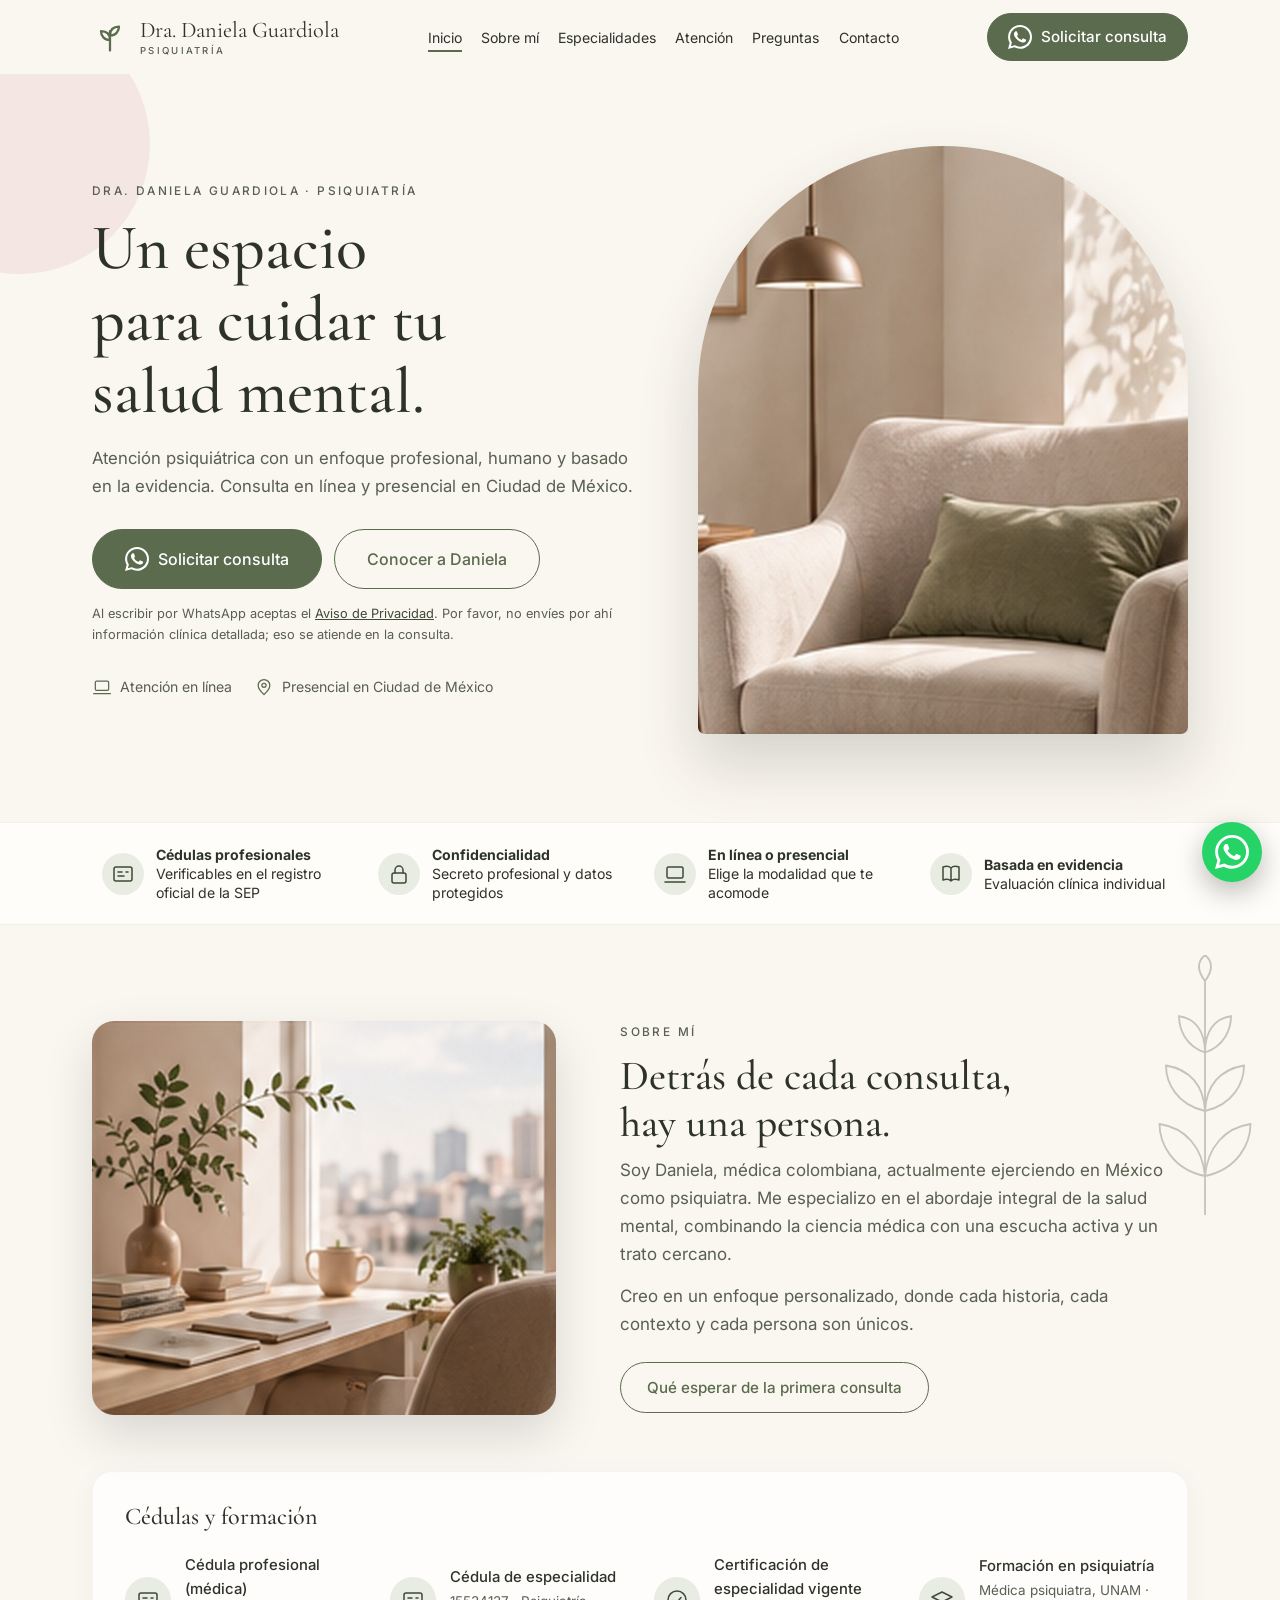
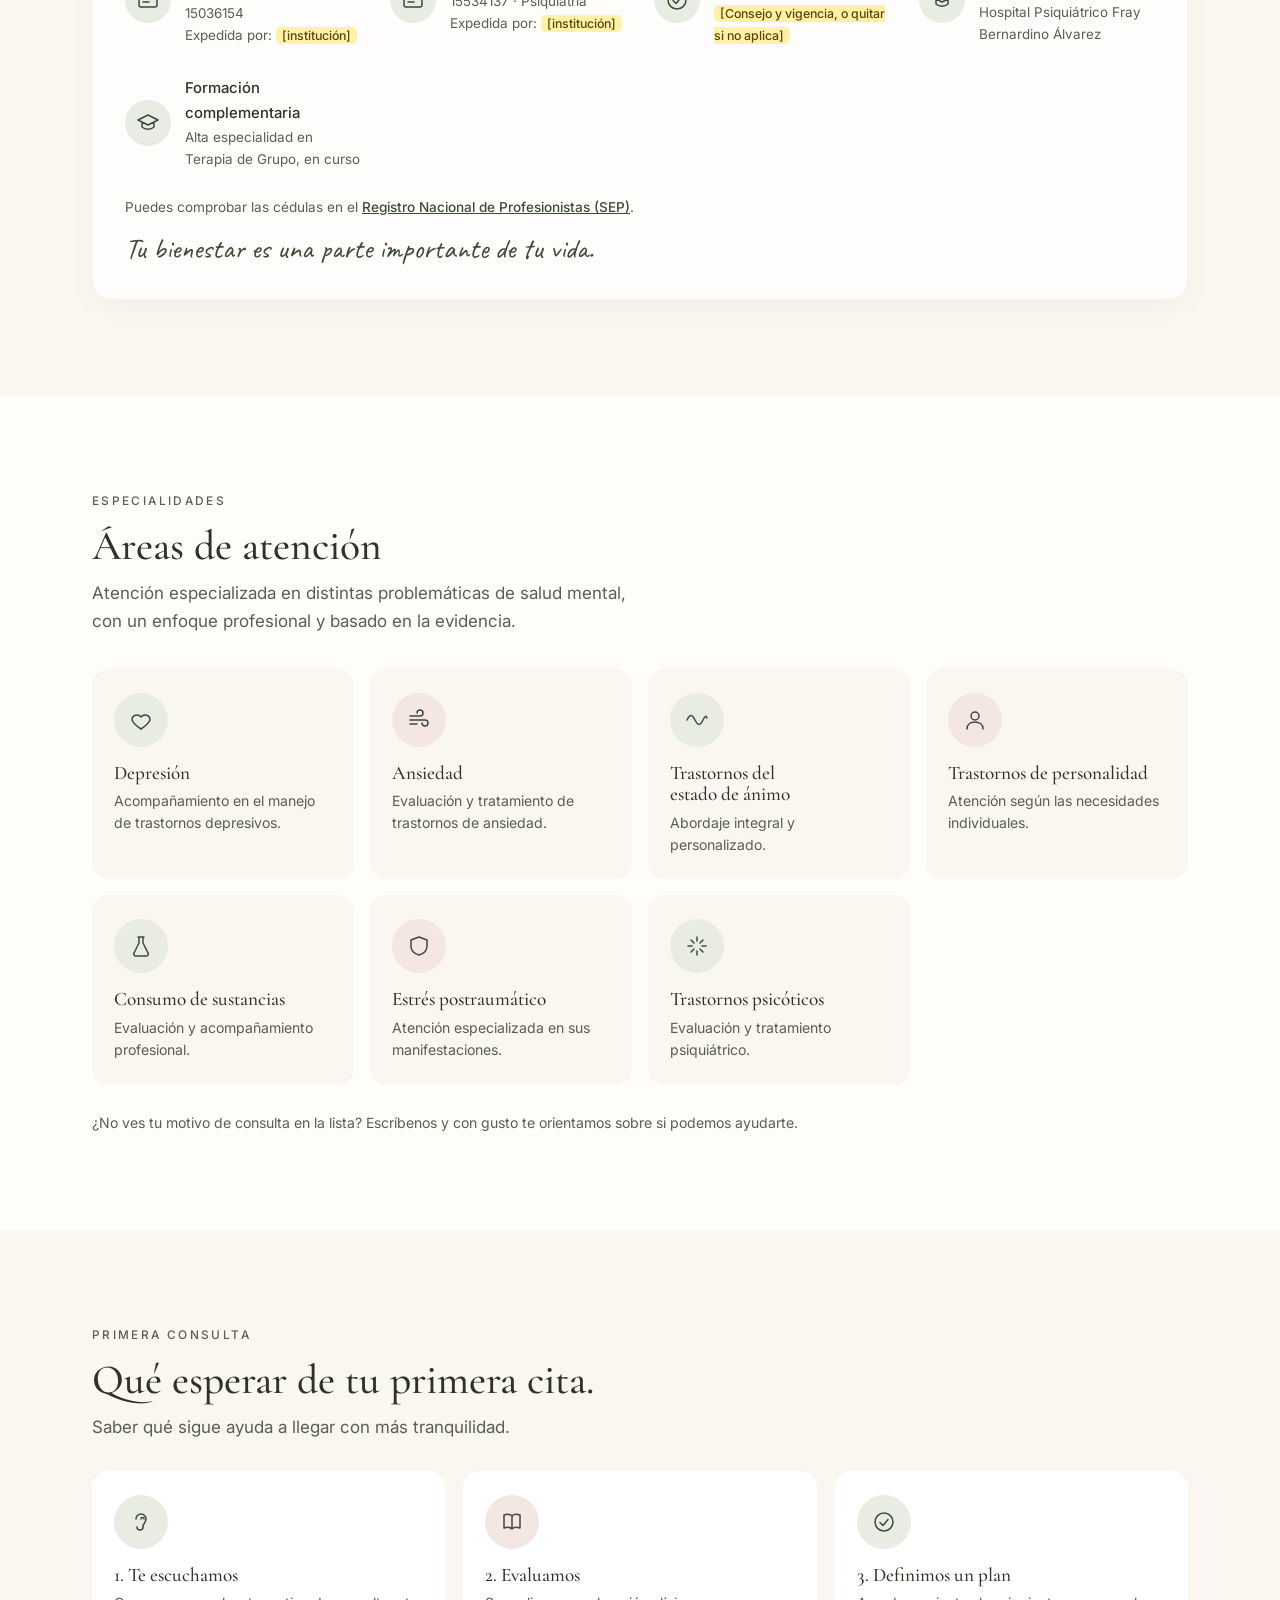
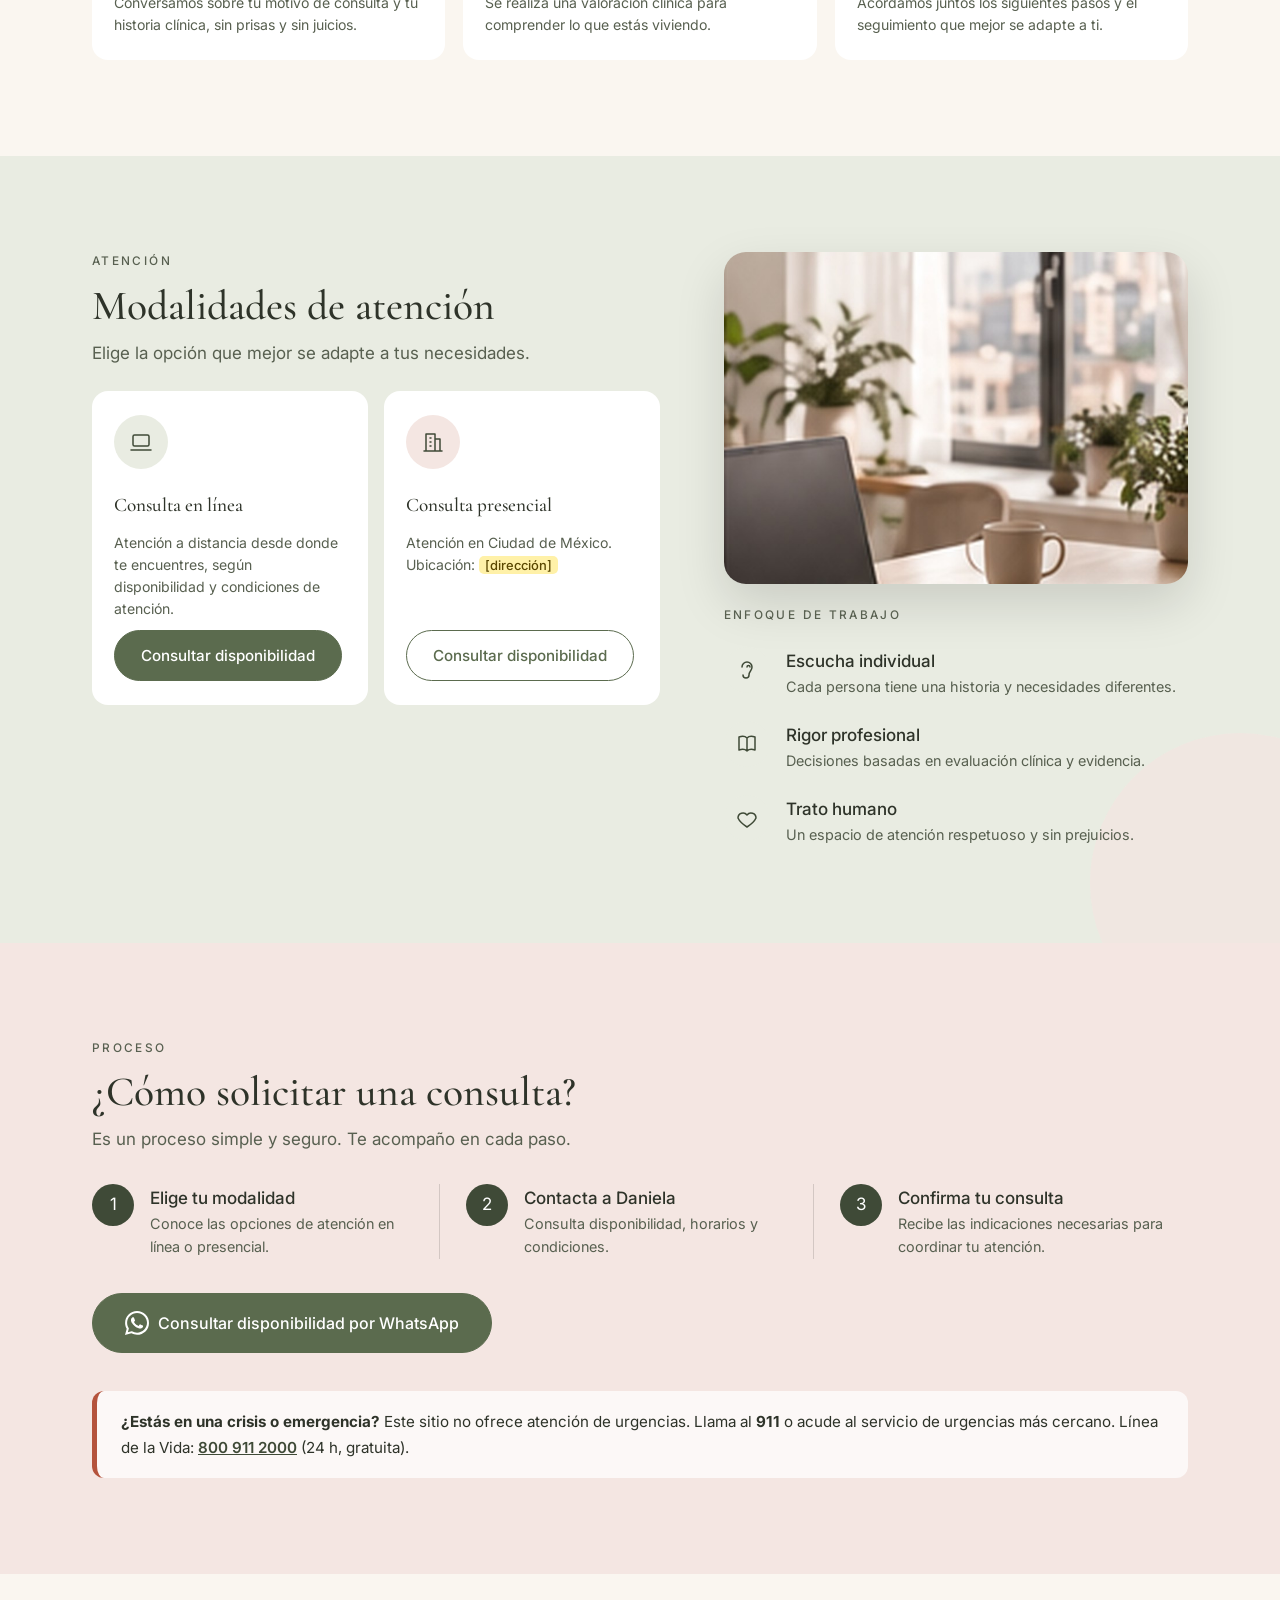
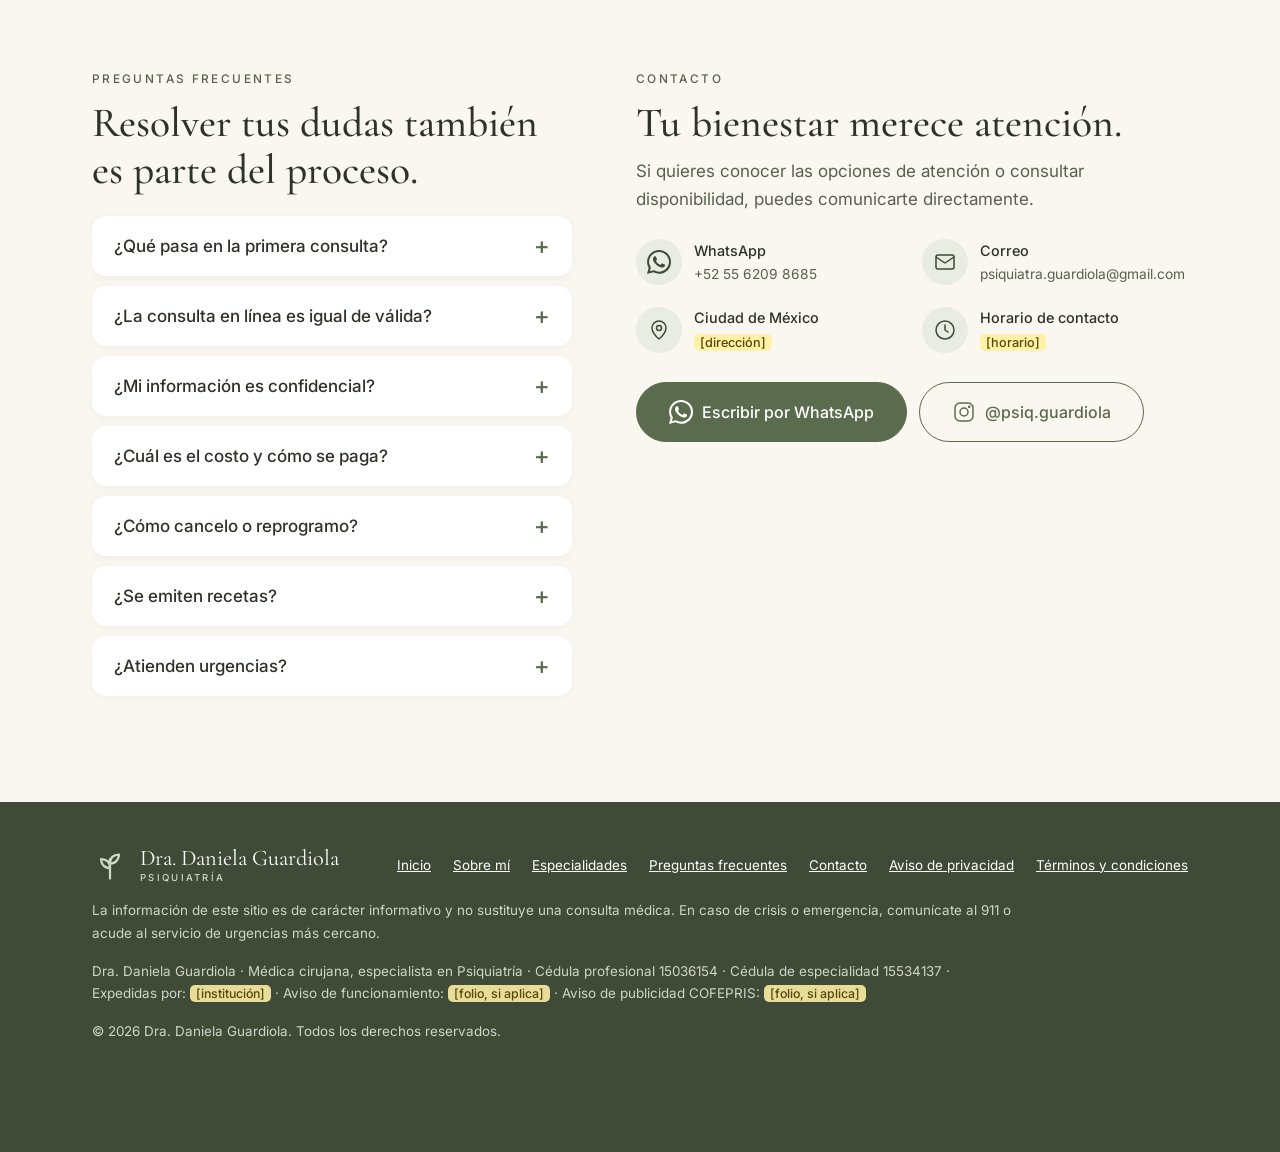
==== index.html @ 1a1ca2ec "primer commit" ====
<!DOCTYPE html>
<html lang="es-MX" class="no-js"><head><meta charset="utf-8"><meta name="viewport" content="width=device-width,initial-scale=1,viewport-fit=cover">
<script>document.documentElement.classList.remove('no-js')</script>
<title>Dra. Daniela Guardiola | Psiquiatra en CDMX y en línea</title>
<meta name="description" content="Psiquiatra con atención en línea y presencial en Ciudad de México. Depresión, ansiedad, trastornos del estado de ánimo, estrés postraumático y más. Cédula profesional 15036154.">
<meta name="theme-color" content="#5b6b4e">
<link rel="canonical" href="https://[DOMINIO]/">
<link rel="icon" href="favicon.svg" type="image/svg+xml">
<meta property="og:type" content="website"><meta property="og:locale" content="es_MX"><meta property="og:title" content="Dra. Daniela Guardiola | Psiquiatría"><meta property="og:description" content="Atención psiquiátrica profesional y humana. Consulta en línea y presencial en Ciudad de México."><meta property="og:image" content="https://[DOMINIO]/img/hero.jpg"><meta property="og:url" content="https://[DOMINIO]/">
<link rel="preconnect" href="https://fonts.googleapis.com"><link rel="preconnect" href="https://fonts.gstatic.com" crossorigin>
<link href="https://fonts.googleapis.com/css2?family=Caveat:wght@500&family=Cormorant+Garamond:wght@400;500;600&family=Inter:wght@400;500;600&display=swap" rel="stylesheet">
<link rel="stylesheet" href="styles.css">
<script type="application/ld+json">{"@context":"https://schema.org","@type":"Physician","name":"Dra. Daniela Guardiola","medicalSpecialty":"Psychiatric","telephone":"+525562098685","email":"psiquiatra.guardiola@gmail.com","areaServed":{"@type":"City","name":"Ciudad de México"},"availableService":[{"@type":"MedicalProcedure","name":"Consulta psiquiátrica en línea"},{"@type":"MedicalProcedure","name":"Consulta psiquiátrica presencial"}],"sameAs":["https://instagram.com/psiq.guardiola"],"inLanguage":"es-MX"}</script></head>
<body>
<a class="skip" href="#contenido">Saltar al contenido</a>
<svg width="0" height="0" style="position:absolute" aria-hidden="true"><defs>
<g id="leaf"><path d="M50 200V20"/><path d="M50 170c-25-5-35-25-35-40 20 3 33 18 35 40zM50 170c25-5 35-25 35-40-20 3-33 18-35 40zM50 120c-22-5-30-22-30-35 18 3 29 15 30 35zM50 120c22-5 30-22 30-35-18 3-29 15-30 35zM50 75c-15-5-20-18-20-28 13 2 20 12 20 28zM50 75c15-5 20-18 20-28-13 2-20 12-20 28zM50 20c-6-8-6-15 0-20 6 5 6 12 0 20z"/></g>
<symbol id="i-heart" viewBox="0 0 24 24"><path d="M12 21s-7-4.5-9-9a5 5 0 0 1 9-3 5 5 0 0 1 9 3c-2 4.5-9 9-9 9z"/></symbol>
<symbol id="i-wind" viewBox="0 0 24 24"><path d="M3 8h10a3 3 0 1 0-3-3M3 12h15a3 3 0 1 1-3 3M3 16h7"/></symbol>
<symbol id="i-wave" viewBox="0 0 24 24"><path d="M2 12c3-6 5-6 8 0s5 6 8 0 3-3 4-2"/></symbol>
<symbol id="i-user" viewBox="0 0 24 24"><circle cx="12" cy="8" r="4"/><path d="M4 21c0-5 4-7 8-7s8 2 8 7"/></symbol>
<symbol id="i-flask" viewBox="0 0 24 24"><path d="M9 3h6M10 3v6l-5 10a2 2 0 0 0 2 3h10a2 2 0 0 0 2-3l-5-10V3"/></symbol>
<symbol id="i-shield" viewBox="0 0 24 24"><path d="M12 3l8 3v6c0 5-4 8-8 9-4-1-8-4-8-9V6z"/></symbol>
<symbol id="i-spark" viewBox="0 0 24 24"><path d="M12 3v4M12 17v4M3 12h4M17 12h4M6 6l3 3M15 15l3 3M18 6l-3 3M9 15l-3 3"/></symbol>
<symbol id="i-laptop" viewBox="0 0 24 24"><rect x="4" y="5" width="16" height="11" rx="1.5"/><path d="M2 20h20"/></symbol>
<symbol id="i-build" viewBox="0 0 24 24"><path d="M5 21V4h9v17M14 9h5v12M9 8h1M9 12h1M9 16h1M3 21h18"/></symbol>
<symbol id="i-pin" viewBox="0 0 24 24"><path d="M12 21s7-6 7-11a7 7 0 0 0-14 0c0 5 7 11 7 11z"/><circle cx="12" cy="10" r="2.5"/></symbol>
<symbol id="i-card" viewBox="0 0 24 24"><rect x="3" y="5" width="18" height="14" rx="2"/><path d="M7 10h4M7 14h6M15 10h2"/></symbol>
<symbol id="i-cap" viewBox="0 0 24 24"><path d="M2 9l10-5 10 5-10 5zM6 11v5c3 3 9 3 12 0v-5"/></symbol>
<symbol id="i-cal" viewBox="0 0 24 24"><rect x="3" y="5" width="18" height="16" rx="2"/><path d="M3 10h18M8 3v4M16 3v4"/></symbol>
<symbol id="i-clock" viewBox="0 0 24 24"><circle cx="12" cy="12" r="9"/><path d="M12 7v5l3 2"/></symbol>
<symbol id="i-ear" viewBox="0 0 24 24"><path d="M7 9a5 5 0 0 1 10 0c0 4-3 4-3 8a3 3 0 0 1-6 0"/><path d="M12 9a1.5 1.5 0 0 1 3 0"/></symbol>
<symbol id="i-book" viewBox="0 0 24 24"><path d="M4 5c3-1 6-1 8 1 2-2 5-2 8-1v13c-3-1-6-1-8 1-2-2-5-2-8-1z M12 6v13"/></symbol>
<symbol id="i-leaf" viewBox="0 0 24 24"><path d="M12 21V8M12 14c-4 0-6-3-6-6 4 0 6 2 6 6zM12 11c4 0 6-3 6-6-4 0-6 2-6 6z"/></symbol>
<symbol id="i-lock" viewBox="0 0 24 24"><rect x="5" y="11" width="14" height="10" rx="2"/><path d="M8 11V8a4 4 0 0 1 8 0v3"/></symbol>
<symbol id="i-check" viewBox="0 0 24 24"><circle cx="12" cy="12" r="9"/><path d="M8 12.5l3 3 5-6"/></symbol>
<symbol id="i-mail" viewBox="0 0 24 24"><rect x="3" y="5" width="18" height="14" rx="2"/><path d="M3 7l9 6 9-6"/></symbol>
<symbol id="i-ig" viewBox="0 0 24 24"><rect x="3" y="3" width="18" height="18" rx="5"/><circle cx="12" cy="12" r="4"/><circle cx="17.2" cy="6.8" r=".6"/></symbol>
<!-- Ícono oficial de WhatsApp (Simple Icons, CC0) -->
<symbol id="i-wa" viewBox="0 0 24 24"><path d="M17.472 14.382c-.297-.149-1.758-.867-2.03-.967-.273-.099-.471-.148-.67.15-.197.297-.767.966-.94 1.164-.173.199-.347.223-.644.075-.3-.15-1.263-.465-2.403-1.485-.888-.795-1.484-1.77-1.66-2.07-.174-.3-.019-.465.13-.615.136-.135.301-.345.451-.52.146-.181.194-.301.297-.496.1-.21.049-.375-.025-.524-.075-.15-.672-1.62-.922-2.206-.24-.584-.487-.51-.672-.51-.172-.015-.371-.015-.571-.015-.2 0-.523.074-.797.359-.273.3-1.045 1.02-1.045 2.475s1.07 2.865 1.219 3.075c.149.195 2.105 3.195 5.1 4.485.714.3 1.27.48 1.704.629.714.227 1.365.195 1.88.121.574-.091 1.767-.721 2.016-1.426.255-.705.255-1.29.18-1.425-.074-.135-.27-.21-.57-.345m-5.446 7.443h-.016c-1.77 0-3.524-.48-5.055-1.38l-.36-.214-3.75.975 1.005-3.645-.239-.375c-.99-1.576-1.516-3.391-1.516-5.26 0-5.445 4.455-9.885 9.942-9.885 2.654 0 5.145 1.035 7.021 2.91 1.875 1.859 2.909 4.35 2.909 6.99-.004 5.444-4.46 9.885-9.935 9.885M20.52 3.449C18.24 1.245 15.24 0 12.045 0 5.463 0 .104 5.334.101 11.893c0 2.096.549 4.14 1.595 5.945L0 24l6.335-1.652c1.746.943 3.71 1.444 5.71 1.447h.006c6.585 0 11.946-5.336 11.949-11.896 0-3.176-1.24-6.165-3.495-8.411"/></symbol>
</defs></svg>
<div id="bar"></div>
<header><div class="wrap nav"><a class="logo" href="#inicio" aria-label="Dra. Daniela Guardiola, Psiquiatría — inicio"><svg class="ic" aria-hidden="true"><use href="#i-leaf"/></svg><span>Dra. Daniela Guardiola<small>PSIQUIATRÍA</small></span></a>
<nav aria-label="Principal"><ul id="menu"><li><a href="#inicio">Inicio</a></li><li><a href="#sobre-mi">Sobre mí</a></li><li><a href="#areas">Especialidades</a></li><li><a href="#modalidades">Atención</a></li><li><a href="#faq">Preguntas</a></li><li><a href="#contacto">Contacto</a></li></ul></nav>
<a class="btn" href="https://wa.me/525562098685?text=Hola%2C%20Dra.%20Guardiola.%20Quisiera%20solicitar%20una%20consulta." target="_blank" rel="noopener"><svg class="ic wa-ic" aria-hidden="true"><use href="#i-wa"/></svg>Solicitar consulta</a>
<button class="burger" id="burger" aria-label="Abrir menú" aria-expanded="false" aria-controls="menu"><span></span></button></div></header>
<main id="contenido">
<section class="hero" id="inicio"><div class="blob" style="width:260px;height:260px;left:-110px;top:-60px"></div>
<div class="wrap"><div>
<p class="eyebrow reveal">Dra. Daniela Guardiola · Psiquiatría</p>
<h1 class="reveal" style="--d:.1s">Un espacio para cuidar tu salud mental.</h1>
<p class="lead reveal" style="--d:.2s">Atención psiquiátrica con un enfoque profesional, humano y basado en la evidencia. Consulta en línea y presencial en Ciudad de México.</p>
<div class="acts reveal" style="--d:.3s"><a class="btn lg" href="https://wa.me/525562098685?text=Hola%2C%20Dra.%20Guardiola.%20Quisiera%20solicitar%20una%20consulta." target="_blank" rel="noopener"><svg class="ic wa-ic" aria-hidden="true"><use href="#i-wa"/></svg>Solicitar consulta</a><a class="btn o lg" href="#sobre-mi">Conocer a Daniela</a></div>
<p class="note reveal" style="--d:.35s">Al escribir por WhatsApp aceptas el <a href="aviso-de-privacidad.html">Aviso de Privacidad</a>. Por favor, no envíes por ahí información clínica detallada; eso se atiende en la consulta.</p>
<div class="chips reveal" style="--d:.4s"><span><svg class="ic" aria-hidden="true"><use href="#i-laptop"/></svg>Atención en línea</span><span><svg class="ic" aria-hidden="true"><use href="#i-pin"/></svg>Presencial en Ciudad de México</span></div>
</div>
<div class="hero-img reveal" style="--d:.2s"><img src="img/hero.jpg" width="1200" height="704" alt="Sillón en un espacio de consulta luminoso, con plantas y luz natural" fetchpriority="high"></div></div></section>

<section class="trust" aria-label="Respaldo profesional"><div class="wrap"><ul>
<li><div class="badge"><svg class="ic" aria-hidden="true"><use href="#i-card"/></svg></div><span><b>Cédulas profesionales</b><br>Verificables en el registro oficial de la SEP</span></li>
<li><div class="badge"><svg class="ic" aria-hidden="true"><use href="#i-lock"/></svg></div><span><b>Confidencialidad</b><br>Secreto profesional y datos protegidos</span></li>
<li><div class="badge"><svg class="ic" aria-hidden="true"><use href="#i-laptop"/></svg></div><span><b>En línea o presencial</b><br>Elige la modalidad que te acomode</span></li>
<li><div class="badge"><svg class="ic" aria-hidden="true"><use href="#i-book"/></svg></div><span><b>Basada en evidencia</b><br>Evaluación clínica individual</span></li></ul></div></section>

<section class="sobre" id="sobre-mi"><svg class="leaf" style="right:10px;top:30px" viewBox="0 0 100 200" fill="none" stroke="currentColor" stroke-width="1.4" aria-hidden="true"><use href="#leaf"/></svg><div class="wrap">
<div class="grid"><div class="pic reveal"><img src="img/sobre.jpg" width="900" height="713" alt="Espacio de trabajo con vista a la ciudad" loading="lazy"></div>
<div class="reveal" style="--d:.15s"><p class="eyebrow">Sobre mí</p><h2>Detrás de cada consulta, hay una persona.</h2>
<p class="lead">Soy Daniela, médica colombiana, actualmente ejerciendo en México como psiquiatra. Me especializo en el abordaje integral de la salud mental, combinando la ciencia médica con una escucha activa y un trato cercano.</p>
<p class="lead">Creo en un enfoque personalizado, donde cada historia, cada contexto y cada persona son únicos.</p>
<a class="btn o" href="#primera-consulta">Qué esperar de la primera consulta</a></div></div>
<div class="panel reveal"><h3>Cédulas y formación</h3>
<div class="creds"><div class="ced"><div class="badge"><svg class="ic" aria-hidden="true"><use href="#i-card"/></svg></div><div><b>Cédula profesional (médica)</b><small>15036154</small><small>Expedida por: <span class="todo">[institución]</span></small></div></div>
<div class="ced"><div class="badge"><svg class="ic" aria-hidden="true"><use href="#i-card"/></svg></div><div><b>Cédula de especialidad</b><small>15534137 · Psiquiatría</small><small>Expedida por: <span class="todo">[institución]</span></small></div></div>
<div class="ced"><div class="badge"><svg class="ic" aria-hidden="true"><use href="#i-check"/></svg></div><div><b>Certificación de especialidad vigente</b><small><span class="todo">[Consejo y vigencia, o quitar si no aplica]</span></small></div></div>
<div class="ced"><div class="badge"><svg class="ic" aria-hidden="true"><use href="#i-cap"/></svg></div><div><b>Formación en psiquiatría</b><small>Médica psiquiatra, UNAM · Hospital Psiquiátrico Fray Bernardino Álvarez</small></div></div>
<div class="ced"><div class="badge"><svg class="ic" aria-hidden="true"><use href="#i-cap"/></svg></div><div><b>Formación complementaria</b><small>Alta especialidad en Terapia de Grupo, en curso</small></div></div></div>
<p class="verify">Puedes comprobar las cédulas en el <a href="https://cedulaprofesional.sep.gob.mx" rel="noopener" target="_blank">Registro Nacional de Profesionistas (SEP)</a>.</p>
<p class="script" style="margin-top:14px">Tu bienestar es una parte importante de tu vida.</p></div></div></section>

<section class="areas" id="areas"><div class="wrap"><div class="reveal"><p class="eyebrow">Especialidades</p><h2>Áreas de atención</h2><p class="lead">Atención especializada en distintas problemáticas de salud mental, con un enfoque profesional y basado en la evidencia.</p></div>
<div class="g7">
<div class="cardx reveal"><div class="badge"><svg class="ic" aria-hidden="true"><use href="#i-heart"/></svg></div><h3>Depresión</h3><p>Acompañamiento en el manejo de trastornos depresivos.</p></div>
<div class="cardx reveal" style="--d:.07s"><div class="badge"><svg class="ic" aria-hidden="true"><use href="#i-wind"/></svg></div><h3>Ansiedad</h3><p>Evaluación y tratamiento de trastornos de ansiedad.</p></div>
<div class="cardx reveal" style="--d:.14s"><div class="badge"><svg class="ic" aria-hidden="true"><use href="#i-wave"/></svg></div><h3>Trastornos del estado de ánimo</h3><p>Abordaje integral y personalizado.</p></div>
<div class="cardx reveal" style="--d:.21s"><div class="badge"><svg class="ic" aria-hidden="true"><use href="#i-user"/></svg></div><h3>Trastornos de personalidad</h3><p>Atención según las necesidades individuales.</p></div>
<div class="cardx reveal" style="--d:.28s"><div class="badge"><svg class="ic" aria-hidden="true"><use href="#i-flask"/></svg></div><h3>Consumo de sustancias</h3><p>Evaluación y acompañamiento profesional.</p></div>
<div class="cardx reveal" style="--d:.35s"><div class="badge"><svg class="ic" aria-hidden="true"><use href="#i-shield"/></svg></div><h3>Estrés postraumático</h3><p>Atención especializada en sus manifestaciones.</p></div>
<div class="cardx reveal" style="--d:.42s"><div class="badge"><svg class="ic" aria-hidden="true"><use href="#i-spark"/></svg></div><h3>Trastornos psicóticos</h3><p>Evaluación y tratamiento psiquiátrico.</p></div></div>
<p class="aside-note reveal">¿No ves tu motivo de consulta en la lista? Escríbenos y con gusto te orientamos sobre si podemos ayudarte.</p></div></section>

<section class="first" id="primera-consulta"><div class="wrap"><div class="reveal"><p class="eyebrow">Primera consulta</p><h2>Qué esperar de tu primera cita.</h2><p class="lead">Saber qué sigue ayuda a llegar con más tranquilidad.</p></div>
<div class="grid">
<div class="cardx reveal"><div class="badge"><svg class="ic" aria-hidden="true"><use href="#i-ear"/></svg></div><h3>1. Te escuchamos</h3><p>Conversamos sobre tu motivo de consulta y tu historia clínica, sin prisas y sin juicios.</p></div>
<div class="cardx reveal" style="--d:.1s"><div class="badge"><svg class="ic" aria-hidden="true"><use href="#i-book"/></svg></div><h3>2. Evaluamos</h3><p>Se realiza una valoración clínica para comprender lo que estás viviendo.</p></div>
<div class="cardx reveal" style="--d:.2s"><div class="badge"><svg class="ic" aria-hidden="true"><use href="#i-check"/></svg></div><h3>3. Definimos un plan</h3><p>Acordamos juntos los siguientes pasos y el seguimiento que mejor se adapte a ti.</p></div></div></div></section>

<section class="mod" id="modalidades"><div class="blob" style="width:300px;height:300px;right:-110px;bottom:-90px;opacity:.7"></div><div class="wrap"><div class="grid">
<div class="reveal"><p class="eyebrow">Atención</p><h2>Modalidades de atención</h2><p class="lead">Elige la opción que mejor se adapte a tus necesidades.</p>
<div class="mcards"><div class="cardx"><div class="badge"><svg class="ic" aria-hidden="true"><use href="#i-laptop"/></svg></div><h3>Consulta en línea</h3><p>Atención a distancia desde donde te encuentres, según disponibilidad y condiciones de atención.</p><a class="btn" href="https://wa.me/525562098685?text=Hola%2C%20me%20interesa%20una%20consulta%20en%20l%C3%ADnea." target="_blank" rel="noopener">Consultar disponibilidad</a></div>
<div class="cardx"><div class="badge"><svg class="ic" aria-hidden="true"><use href="#i-build"/></svg></div><h3>Consulta presencial</h3><p>Atención en Ciudad de México. Ubicación: <span class="todo">[dirección]</span></p><a class="btn o" href="https://wa.me/525562098685?text=Hola%2C%20me%20interesa%20una%20consulta%20presencial%20en%20CDMX." target="_blank" rel="noopener">Consultar disponibilidad</a></div></div></div>
<div class="reveal" style="--d:.2s"><div class="pic"><img src="img/consulta.jpg" width="800" height="908" alt="Escritorio con laptop para consulta en línea" loading="lazy"></div>
<p class="eyebrow" style="margin-top:22px">Enfoque de trabajo</p>
<div class="feat"><div class="badge"><svg class="ic" aria-hidden="true"><use href="#i-ear"/></svg></div><div><b>Escucha individual</b><p>Cada persona tiene una historia y necesidades diferentes.</p></div></div>
<div class="feat"><div class="badge"><svg class="ic" aria-hidden="true"><use href="#i-book"/></svg></div><div><b>Rigor profesional</b><p>Decisiones basadas en evaluación clínica y evidencia.</p></div></div>
<div class="feat"><div class="badge"><svg class="ic" aria-hidden="true"><use href="#i-heart"/></svg></div><div><b>Trato humano</b><p>Un espacio de atención respetuoso y sin prejuicios.</p></div></div></div></div></div></section>

<section class="proceso" id="proceso"><div class="wrap"><p class="eyebrow reveal">Proceso</p><h2 class="reveal">¿Cómo solicitar una consulta?</h2><p class="lead reveal">Es un proceso simple y seguro. Te acompaño en cada paso.</p>
<div class="steps"><div class="step reveal"><em>1</em><div><b>Elige tu modalidad</b><p>Conoce las opciones de atención en línea o presencial.</p></div></div>
<div class="step reveal" style="--d:.12s"><em>2</em><div><b>Contacta a Daniela</b><p>Consulta disponibilidad, horarios y condiciones.</p></div></div>
<div class="step reveal" style="--d:.24s"><em>3</em><div><b>Confirma tu consulta</b><p>Recibe las indicaciones necesarias para coordinar tu atención.</p></div></div></div>
<div class="cta reveal" style="--d:.3s"><a class="btn lg" href="https://wa.me/525562098685?text=Hola%2C%20quisiera%20consultar%20disponibilidad." target="_blank" rel="noopener"><svg class="ic wa-ic" aria-hidden="true"><use href="#i-wa"/></svg>Consultar disponibilidad por WhatsApp</a></div>
<div class="crisis reveal" role="note"><strong>¿Estás en una crisis o emergencia?</strong> Este sitio no ofrece atención de urgencias. Llama al <strong>911</strong> o acude al servicio de urgencias más cercano. Línea de la Vida: <a href="tel:8009112000">800 911 2000</a> (24 h, gratuita).</div></div></section>

<section class="fc"><div class="wrap"><div class="grid"><div id="faq"><p class="eyebrow reveal">Preguntas frecuentes</p><h2 class="reveal">Resolver tus dudas también es parte del proceso.</h2>
<div class="reveal" style="margin-top:22px">
<details><summary>¿Qué pasa en la primera consulta?</summary><p>Conversamos sobre tu motivo de consulta e historia clínica para realizar una evaluación y definir juntos un plan.</p></details>
<details><summary>¿La consulta en línea es igual de válida?</summary><p>Sí, siempre que el caso sea apropiado; en la evaluación se determina si conviene la atención presencial. Antes de la primera videoconsulta se te pedirá tu consentimiento informado para la atención a distancia.</p></details>
<details><summary>¿Mi información es confidencial?</summary><p>Sí. Tus datos se tratan conforme al <a href="aviso-de-privacidad.html">Aviso de Privacidad</a> y al secreto profesional médico.</p></details>
<details><summary>¿Cuál es el costo y cómo se paga?</summary><p><span class="todo">[Completar: honorarios, formas de pago y si emite factura (CFDI)]</span></p></details>
<details><summary>¿Cómo cancelo o reprogramo?</summary><p><span class="todo">[Completar: política de cancelación]</span> Avísanos por WhatsApp con anticipación.</p></details>
<details><summary>¿Se emiten recetas?</summary><p>Cuando es clínicamente necesario, conforme a la normativa aplicable en México.</p></details>
<details><summary>¿Atienden urgencias?</summary><p>No. Si estás en crisis o tienes un riesgo inmediato, llama al 911 o acude al servicio de urgencias más cercano. Línea de la Vida: 800 911 2000, gratuita y 24 h.</p></details></div></div>
<div id="contacto" class="reveal" style="--d:.2s"><p class="eyebrow">Contacto</p><h2>Tu bienestar merece atención.</h2><p class="lead">Si quieres conocer las opciones de atención o consultar disponibilidad, puedes comunicarte directamente.</p>
<div class="cts"><div class="ct"><div class="badge"><svg class="ic wa-ic" aria-hidden="true"><use href="#i-wa"/></svg></div><div><b>WhatsApp</b><small><a href="tel:+525562098685">+52 55 6209 8685</a></small></div></div>
<div class="ct"><div class="badge"><svg class="ic" aria-hidden="true"><use href="#i-mail"/></svg></div><div><b>Correo</b><small><a href="mailto:psiquiatra.guardiola@gmail.com">psiquiatra.guardiola@gmail.com</a></small></div></div>
<div class="ct"><div class="badge"><svg class="ic" aria-hidden="true"><use href="#i-pin"/></svg></div><div><b>Ciudad de México</b><small><span class="todo">[dirección]</span></small></div></div>
<div class="ct"><div class="badge"><svg class="ic" aria-hidden="true"><use href="#i-clock"/></svg></div><div><b>Horario de contacto</b><small><span class="todo">[horario]</span></small></div></div></div>
<div class="cta-row"><a class="btn lg" href="https://wa.me/525562098685?text=Hola%2C%20Dra.%20Guardiola.%20Quisiera%20agendar%20una%20consulta." target="_blank" rel="noopener"><svg class="ic wa-ic" aria-hidden="true"><use href="#i-wa"/></svg>Escribir por WhatsApp</a><a class="btn o lg" href="https://instagram.com/psiq.guardiola" rel="noopener" target="_blank"><svg class="ic" aria-hidden="true"><use href="#i-ig"/></svg>@psiq.guardiola</a></div></div></div></div></section>
</main>
<footer><div class="wrap"><div class="frow"><a class="logo" href="#inicio"><svg class="ic" aria-hidden="true"><use href="#i-leaf"/></svg><span>Dra. Daniela Guardiola<small>PSIQUIATRÍA</small></span></a>
<nav aria-label="Pie de página"><a href="#inicio">Inicio</a><a href="#sobre-mi">Sobre mí</a><a href="#areas">Especialidades</a><a href="#faq">Preguntas frecuentes</a><a href="#contacto">Contacto</a><a href="aviso-de-privacidad.html">Aviso de privacidad</a><a href="terminos-y-condiciones.html">Términos y condiciones</a></nav></div>
<p>La información de este sitio es de carácter informativo y no sustituye una consulta médica. En caso de crisis o emergencia, comunícate al 911 o acude al servicio de urgencias más cercano.</p>
<p>Dra. Daniela Guardiola · Médica cirujana, especialista en Psiquiatría · Cédula profesional 15036154 · Cédula de especialidad 15534137 · Expedidas por: <span class="todo">[institución]</span> · Aviso de funcionamiento: <span class="todo">[folio, si aplica]</span> · Aviso de publicidad COFEPRIS: <span class="todo">[folio, si aplica]</span></p>
<p>© <span id="y">2026</span> Dra. Daniela Guardiola. Todos los derechos reservados.</p></div></footer>
<a class="wa-float" href="https://wa.me/525562098685?text=Hola%2C%20Dra.%20Guardiola.%20Quisiera%20agendar%20una%20consulta." target="_blank" rel="noopener" aria-label="Escribir por WhatsApp"><svg class="ic wa-ic" aria-hidden="true"><use href="#i-wa"/></svg></a>
<script src="script.js"></script></body></html>
---- styles.css ----
:root{--verde:#5b6b4e;--verde-o:#3f4a37;--crema:#faf6f0;--rosa:#f4e6e2;--salvia:#e9ece2;--texto:#2e3329;--suave:#586050;--r:20px;--wa:#25d366;--ease:cubic-bezier(.2,.7,.2,1)}
*,*::before,*::after{box-sizing:border-box;margin:0}
html{scroll-behavior:smooth;scroll-padding-top:84px;-webkit-text-size-adjust:100%}
body{font:17px/1.65 Inter,system-ui,-apple-system,"Segoe UI",sans-serif;color:var(--texto);background:var(--crema);overflow-x:hidden;-webkit-tap-highlight-color:transparent}
img{max-width:100%;display:block}
a{color:inherit}
:focus-visible{outline:3px solid var(--verde);outline-offset:3px;border-radius:8px}
.skip{position:absolute;left:12px;top:-60px;background:var(--verde-o);color:#fff;padding:10px 16px;border-radius:10px;z-index:100;text-decoration:none}.skip:focus{top:12px}
h1,h2,h3{font-family:"Cormorant Garamond",Georgia,serif;font-weight:500;line-height:1.12;text-wrap:balance}
h1{font-size:clamp(2.4rem,5vw,4rem)}h2{font-size:clamp(1.9rem,3.4vw,2.6rem);margin-bottom:.6rem}
.wrap{width:100%;max-width:1160px;margin:auto;padding:0 clamp(20px,4vw,32px);position:relative}
section{padding:clamp(56px,8vw,96px) 0;position:relative;overflow:hidden}
.eyebrow{font-size:.74rem;letter-spacing:.2em;text-transform:uppercase;color:var(--suave);margin-bottom:.7rem;font-weight:500}
.lead{color:var(--suave);max-width:560px}
.script{font-family:Caveat,cursive;font-size:1.8rem;line-height:1.2;color:var(--verde-o)}
svg.ic{width:24px;height:24px;flex:none;fill:none;stroke:currentColor;stroke-width:1.5;stroke-linecap:round;stroke-linejoin:round}
svg.ic.wa-ic{fill:currentColor;stroke:none}
.todo{background:#fff1a8;color:#5a4700;padding:1px 6px;border-radius:5px;font-weight:500;font-size:.92em}
.leaf{position:absolute;pointer-events:none;color:var(--verde);opacity:.35;width:130px;transform-origin:bottom center;animation:sway 7s ease-in-out infinite}
@keyframes sway{50%{transform:rotate(4deg) translateY(-6px)}}
.blob{position:absolute;border-radius:50%;background:var(--rosa);z-index:0;animation:float 12s ease-in-out infinite;pointer-events:none}
@keyframes float{50%{transform:translate(18px,-14px) scale(1.05)}}
/* botones */
.btn{position:relative;overflow:hidden;display:inline-flex;gap:.55rem;align-items:center;justify-content:center;min-height:48px;padding:12px 26px;border-radius:99px;border:1.5px solid var(--verde);background:var(--verde);color:#fff;text-decoration:none;font-weight:500;font-size:.95rem;white-space:nowrap;cursor:pointer;transition:transform .3s var(--ease),box-shadow .3s,background .3s}
.btn:hover{transform:translateY(-2px);box-shadow:0 12px 26px #5b6b4e55;background:var(--verde-o)}.btn:active{transform:scale(.97)}
.btn.o{background:transparent;color:var(--verde)}.btn.o:hover{background:var(--salvia);box-shadow:0 12px 26px #0001}
.btn.lg{min-height:56px;padding:16px 32px;font-size:1rem}
.rip{position:absolute;border-radius:50%;background:#fff6;transform:scale(0);animation:rip .6s linear;pointer-events:none}@keyframes rip{to{transform:scale(4);opacity:0}}
#bar{position:fixed;top:0;left:0;height:3px;width:0;background:var(--verde);z-index:60}
/* header */
header{position:sticky;top:0;z-index:50;background:rgba(250,246,240,.92);backdrop-filter:blur(10px);-webkit-backdrop-filter:blur(10px);transition:box-shadow .3s}header.s{box-shadow:0 6px 24px #0000000f}
.nav{display:flex;align-items:center;justify-content:space-between;height:74px;gap:18px}
.logo{display:flex;align-items:center;gap:12px;font-family:"Cormorant Garamond",serif;font-size:1.4rem;text-decoration:none;color:var(--texto);line-height:1.05;white-space:nowrap}
.logo small{display:block;font:500 .6rem Inter,sans-serif;letter-spacing:.24em;color:var(--suave);margin-top:3px}.logo .ic{width:36px;height:36px;color:var(--verde)}
nav ul{display:flex;gap:clamp(12px,1.5vw,24px);list-style:none;padding:0;margin:0}
nav ul a{position:relative;text-decoration:none;font-size:.88rem;padding:6px 0;white-space:nowrap}
nav ul a:after{content:"";position:absolute;left:0;bottom:0;width:0;height:1.5px;background:var(--verde);transition:width .3s}nav ul a:hover:after,nav ul a.on:after{width:100%}
.nav>.btn{flex:none;min-height:44px;padding:10px 20px}.nav nav{min-width:0}
.burger{display:none;background:none;border:0;cursor:pointer;color:var(--texto);width:48px;height:48px;border-radius:12px;place-items:center}
.burger span,.burger span:before,.burger span:after{display:block;width:24px;height:2px;background:currentColor;border-radius:2px;transition:.3s;content:"";position:relative}
.burger span:before{position:absolute;top:-7px}.burger span:after{position:absolute;top:7px}
.burger[aria-expanded=true] span{background:transparent}.burger[aria-expanded=true] span:before{top:0;transform:rotate(45deg)}.burger[aria-expanded=true] span:after{top:0;transform:rotate(-45deg)}
/* hero */
.hero{padding:clamp(36px,6vw,72px) 0 clamp(48px,7vw,88px)}
.hero .wrap{display:grid;grid-template-columns:1.05fr .95fr;gap:clamp(32px,5vw,64px);align-items:center;z-index:2}
.hero h1{margin-bottom:18px}.hero .lead{margin-bottom:28px;font-size:1.05rem}
.acts{display:flex;gap:12px;flex-wrap:wrap}
.chips{display:flex;gap:10px 22px;flex-wrap:wrap;margin-top:30px;font-size:.88rem;color:var(--suave)}.chips span{display:flex;gap:8px;align-items:center}.chips .ic{width:20px;height:20px;color:var(--verde)}
.hero-img{position:relative;border-radius:999px 999px 28px 28px;overflow:hidden;aspect-ratio:5/6;box-shadow:0 30px 60px #3f4a3733;max-height:620px;justify-self:end;width:100%;max-width:520px}
.hero-img img{width:100%;height:100%;object-fit:cover;object-position:62% 50%;animation:kb 18s ease-in-out infinite alternate}@keyframes kb{to{transform:scale(1.06)}}
.note{font-size:.8rem;color:var(--suave);margin-top:14px;max-width:520px}.note a{color:var(--verde-o)}
/* trust */
.trust{padding:0;background:#fffdfa;border-block:1px solid #0000000d}
.trust ul{list-style:none;padding:0;display:grid;grid-template-columns:repeat(4,1fr);gap:8px}
.trust li{display:flex;gap:12px;align-items:center;padding:22px 10px;font-size:.88rem;line-height:1.35}.trust .badge{width:42px;height:42px}
.badge{flex:none;width:46px;height:46px;border-radius:50%;background:var(--salvia);color:var(--verde-o);display:grid;place-items:center;transition:.4s var(--ease)}
/* sobre mi */
.sobre .grid{display:grid;grid-template-columns:.9fr 1.1fr;gap:clamp(32px,5vw,64px);align-items:center}
.pic{border-radius:22px;overflow:hidden;aspect-ratio:1.18/1;box-shadow:0 20px 50px #0002}.pic img{width:100%;height:100%;object-fit:cover;transition:transform .9s var(--ease)}.pic:hover img{transform:scale(1.05)}
.sobre p+p{margin-top:14px}.sobre .btn{margin-top:24px}
.panel{background:#fffc;border:1px solid #0000000a;border-radius:var(--r);padding:clamp(22px,3vw,32px);box-shadow:0 6px 28px #0000000a;margin-top:clamp(36px,5vw,56px)}
.panel h3{font-size:1.5rem;margin-bottom:6px}
.creds{display:grid;grid-template-columns:repeat(auto-fit,minmax(230px,1fr));gap:6px 28px;margin-top:10px}
.ced{display:flex;gap:14px;align-items:center;padding:12px 0;font-size:.93rem}.ced b{display:block;font-weight:500}.ced small{color:var(--suave);font-size:.84rem;display:block}
.verify{font-size:.85rem;margin-top:14px;color:var(--suave)}.verify a{color:var(--verde-o);font-weight:500}
/* areas */
.areas{background:#fffdfa}
.g7{display:grid;grid-template-columns:repeat(auto-fit,minmax(210px,1fr));gap:16px;margin-top:34px}
.cardx{background:var(--crema);border-radius:16px;padding:24px 22px;transition:transform .4s var(--ease),box-shadow .4s,background .4s}
.cardx:hover{transform:translateY(-6px);box-shadow:0 18px 36px #0000001a;background:#fff}.cardx:hover .badge{transform:rotate(-8deg) scale(1.1);background:var(--rosa)}
.cardx .badge{width:54px;height:54px;margin-bottom:16px}.cardx:nth-child(even) .badge{background:var(--rosa)}.cardx h3{font-size:1.2rem;margin-bottom:6px}.cardx p{font-size:.88rem;color:var(--suave);line-height:1.55}
.aside-note{margin-top:26px;font-size:.88rem;color:var(--suave);max-width:720px}
/* primera consulta */
.first{background:var(--crema)}
.first .grid{display:grid;grid-template-columns:repeat(3,1fr);gap:18px;margin-top:30px}
.first .cardx{background:#fff}
/* modalidades */
.mod{background:var(--salvia)}
.mod .grid{display:grid;grid-template-columns:1.1fr .9fr;gap:clamp(32px,5vw,64px);align-items:start}
.mcards{display:grid;grid-template-columns:1fr 1fr;gap:16px;margin-top:24px}
.mcards .cardx{background:#fff;display:flex;flex-direction:column;gap:10px;align-items:flex-start}.mcards p{flex:1}
.feat{display:flex;gap:16px;align-items:flex-start;margin-top:22px}.feat b{font-weight:500}.feat p{font-size:.9rem;color:var(--suave)}
.mod .pic{aspect-ratio:1.4/1;margin-bottom:8px}
/* proceso */
.proceso{background:var(--rosa)}
.steps{display:grid;grid-template-columns:repeat(3,1fr);gap:26px;margin-top:30px}
.step{display:flex;gap:16px;align-items:flex-start;padding-right:20px;border-right:1px solid #0002}.step:last-child{border:0}
.step em{flex:none;width:42px;height:42px;border-radius:50%;background:var(--verde-o);color:#fff;display:grid;place-items:center;font-style:normal;transition:transform .4s var(--ease)}.step:hover em{transform:scale(1.12) rotate(360deg)}
.step b{font-weight:500}.step p{font-size:.9rem;color:var(--suave)}
.proceso .cta{margin-top:34px}
.crisis{background:#fffb;border-left:5px solid #b4533c;padding:18px 24px;border-radius:12px;margin-top:38px;font-size:.95rem}
.crisis a{font-weight:600;color:var(--verde-o)}
/* faq + contacto */
.fc .grid{display:grid;grid-template-columns:1fr 1.15fr;gap:clamp(36px,5vw,64px);align-items:start}
details{background:#fff;border-radius:14px;margin-bottom:10px;box-shadow:0 2px 10px #0000000a;transition:box-shadow .3s}details[open]{box-shadow:0 10px 26px #0000001a}
summary{cursor:pointer;font-weight:500;list-style:none;display:flex;justify-content:space-between;gap:16px;padding:16px 22px;min-height:56px;align-items:center}summary::-webkit-details-marker{display:none}
summary:after{content:"+";transition:transform .3s;color:var(--verde);font-size:1.5rem;line-height:1;flex:none}details[open] summary:after{transform:rotate(45deg)}
details p{padding:0 22px 18px;color:var(--suave);font-size:.95rem}details a{color:var(--verde-o)}
.cts{display:grid;grid-template-columns:1fr 1fr;gap:20px;margin-top:26px}.ct{display:flex;gap:12px;align-items:center;font-size:.9rem;min-width:0}.ct b{display:block;font-weight:500}.ct small{color:var(--suave);font-size:.86rem;overflow-wrap:anywhere}.ct a{text-decoration:none}
.cta-row{display:flex;gap:12px;flex-wrap:wrap;margin-top:28px}
/* footer */
footer{background:var(--verde-o);color:#e4e8dc;padding:44px 0 110px;font-size:.84rem}footer a{color:#fff}
.frow{display:flex;justify-content:space-between;align-items:center;gap:20px;flex-wrap:wrap}.frow nav{display:flex;gap:10px 22px;flex-wrap:wrap}footer .logo{color:#fff}footer .logo small,footer .logo .ic{color:#cfd8c3}
footer p{margin-top:16px;opacity:.88;max-width:920px}
/* whatsapp flotante */
.wa-float{position:fixed;right:max(18px,env(safe-area-inset-right));bottom:max(18px,env(safe-area-inset-bottom));z-index:55;width:60px;height:60px;border-radius:50%;background:var(--wa);color:#fff;display:grid;place-items:center;box-shadow:0 10px 28px #0004;animation:pulse 2.6s infinite;transition:transform .3s var(--ease)}
.wa-float:hover{transform:scale(1.08)}.wa-float .ic{width:34px;height:34px}
@keyframes pulse{0%{box-shadow:0 0 0 0 #25d36688,0 10px 28px #0004}70%{box-shadow:0 0 0 18px #25d36600,0 10px 28px #0004}100%{box-shadow:0 0 0 0 #25d36600,0 10px 28px #0004}}
.reveal{opacity:0;transform:translateY(30px);transition:opacity .9s var(--ease),transform .9s var(--ease);transition-delay:var(--d,0s)}.reveal.v{opacity:1;transform:none}
.no-js .reveal{opacity:1;transform:none}
/* legales */
.legal{max-width:820px;padding:48px 22px 80px}.legal h1{font-size:2.4rem;margin:18px 0 6px}.legal h2{font-size:1.5rem;margin:30px 0 8px}.legal p,.legal li{color:#3d4437}.legal ul{padding-left:22px;margin:8px 0}.legal li{margin:4px 0}.legal .back{display:inline-flex;gap:6px;color:var(--verde-o);font-weight:500;text-decoration:none}.legal .upd{color:var(--suave);font-size:.9rem}
.legal table{border-collapse:collapse;width:100%;margin:10px 0;font-size:.92rem}.legal th,.legal td{border:1px solid #0001;padding:9px 12px;text-align:left;vertical-align:top}.legal th{background:var(--salvia);font-weight:500}
/* responsive */
@media(max-width:1260px){
 .burger{display:grid}.nav>.btn{display:none}
 nav ul{display:none;position:absolute;top:100%;left:0;right:0;flex-direction:column;background:var(--crema);padding:14px clamp(20px,4vw,32px) 22px;gap:2px;box-shadow:0 18px 26px #0000001a}
 nav ul.open{display:flex}nav ul a{display:block;padding:14px 4px;font-size:1rem;border-bottom:1px solid #0000000d}nav ul a:after{display:none}
}
@media(max-width:900px){
 .hero .wrap,.sobre .grid,.mod .grid,.fc .grid{grid-template-columns:1fr}
 .hero-img{order:-1;justify-self:center;aspect-ratio:4/3;border-radius:28px;max-height:340px;max-width:100%}
 .trust ul{grid-template-columns:1fr 1fr}.first .grid,.steps{grid-template-columns:1fr}.step{border:0;padding:0}
 .sobre .pic{aspect-ratio:4/3}
}
@media(max-width:560px){
 body{font-size:16.5px}.logo{font-size:1.25rem}.logo .ic{width:32px;height:32px}
 .mcards,.cts{grid-template-columns:1fr}.trust ul{grid-template-columns:1fr}.trust li{padding:14px 4px}
 .acts .btn,.cta-row .btn{width:100%}.btn{white-space:normal;text-align:center}
 .leaf{display:none}.g7{grid-template-columns:1fr}
}
@media(prefers-reduced-motion:reduce){*,*::before,*::after{animation:none!important;transition:none!important;scroll-behavior:auto!important}.reveal{opacity:1;transform:none}}
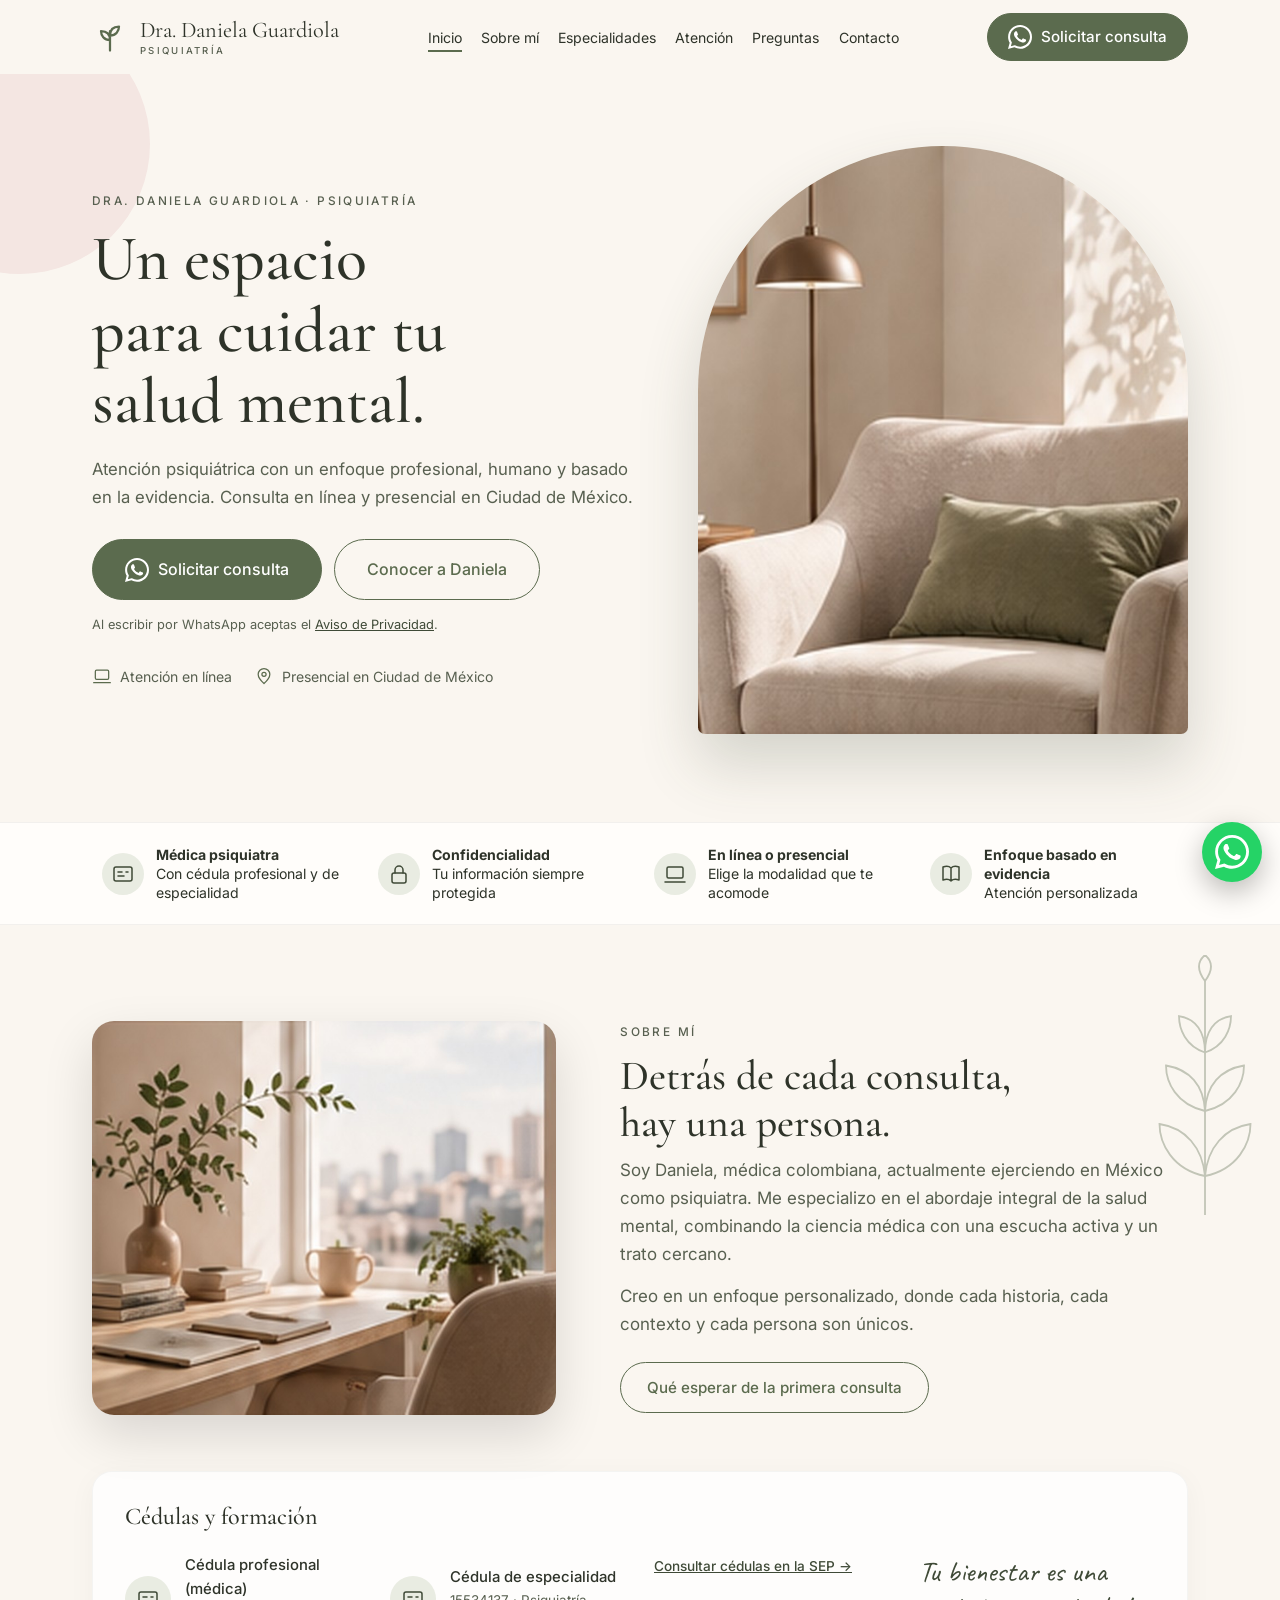
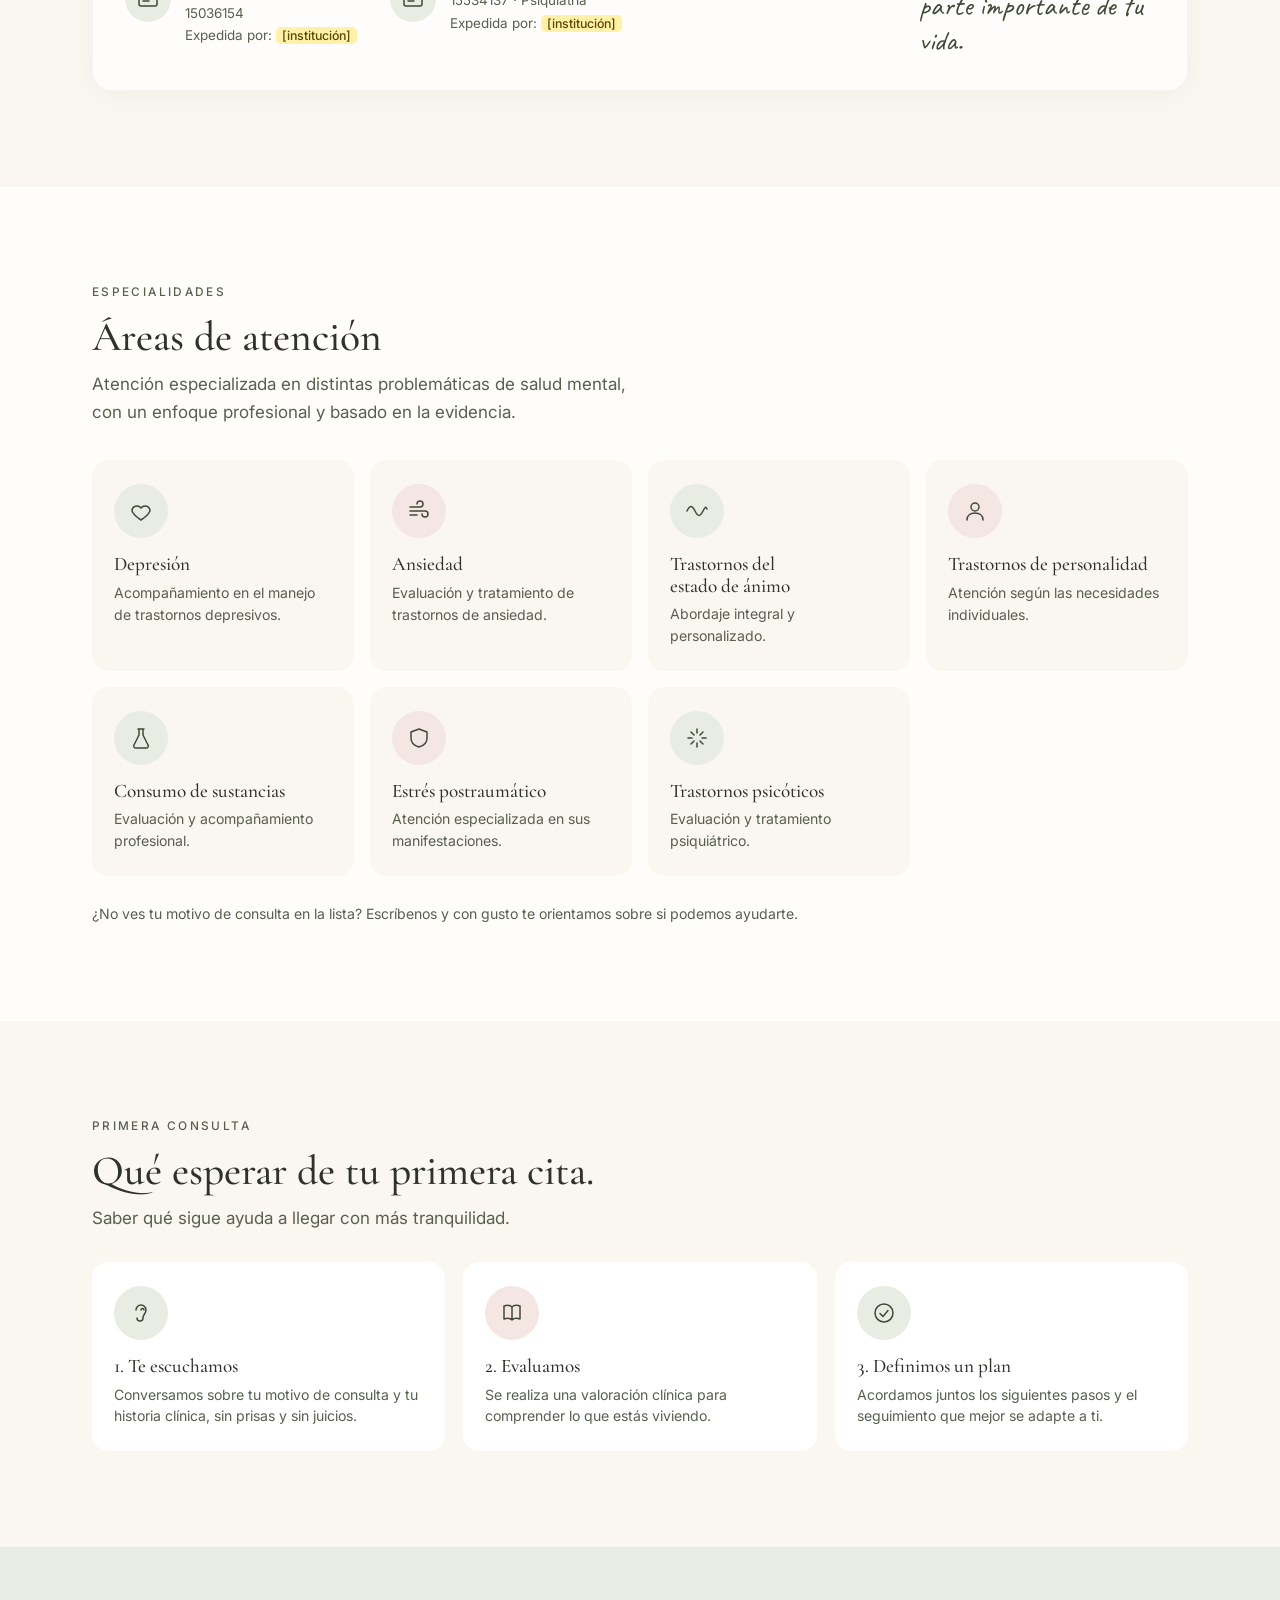
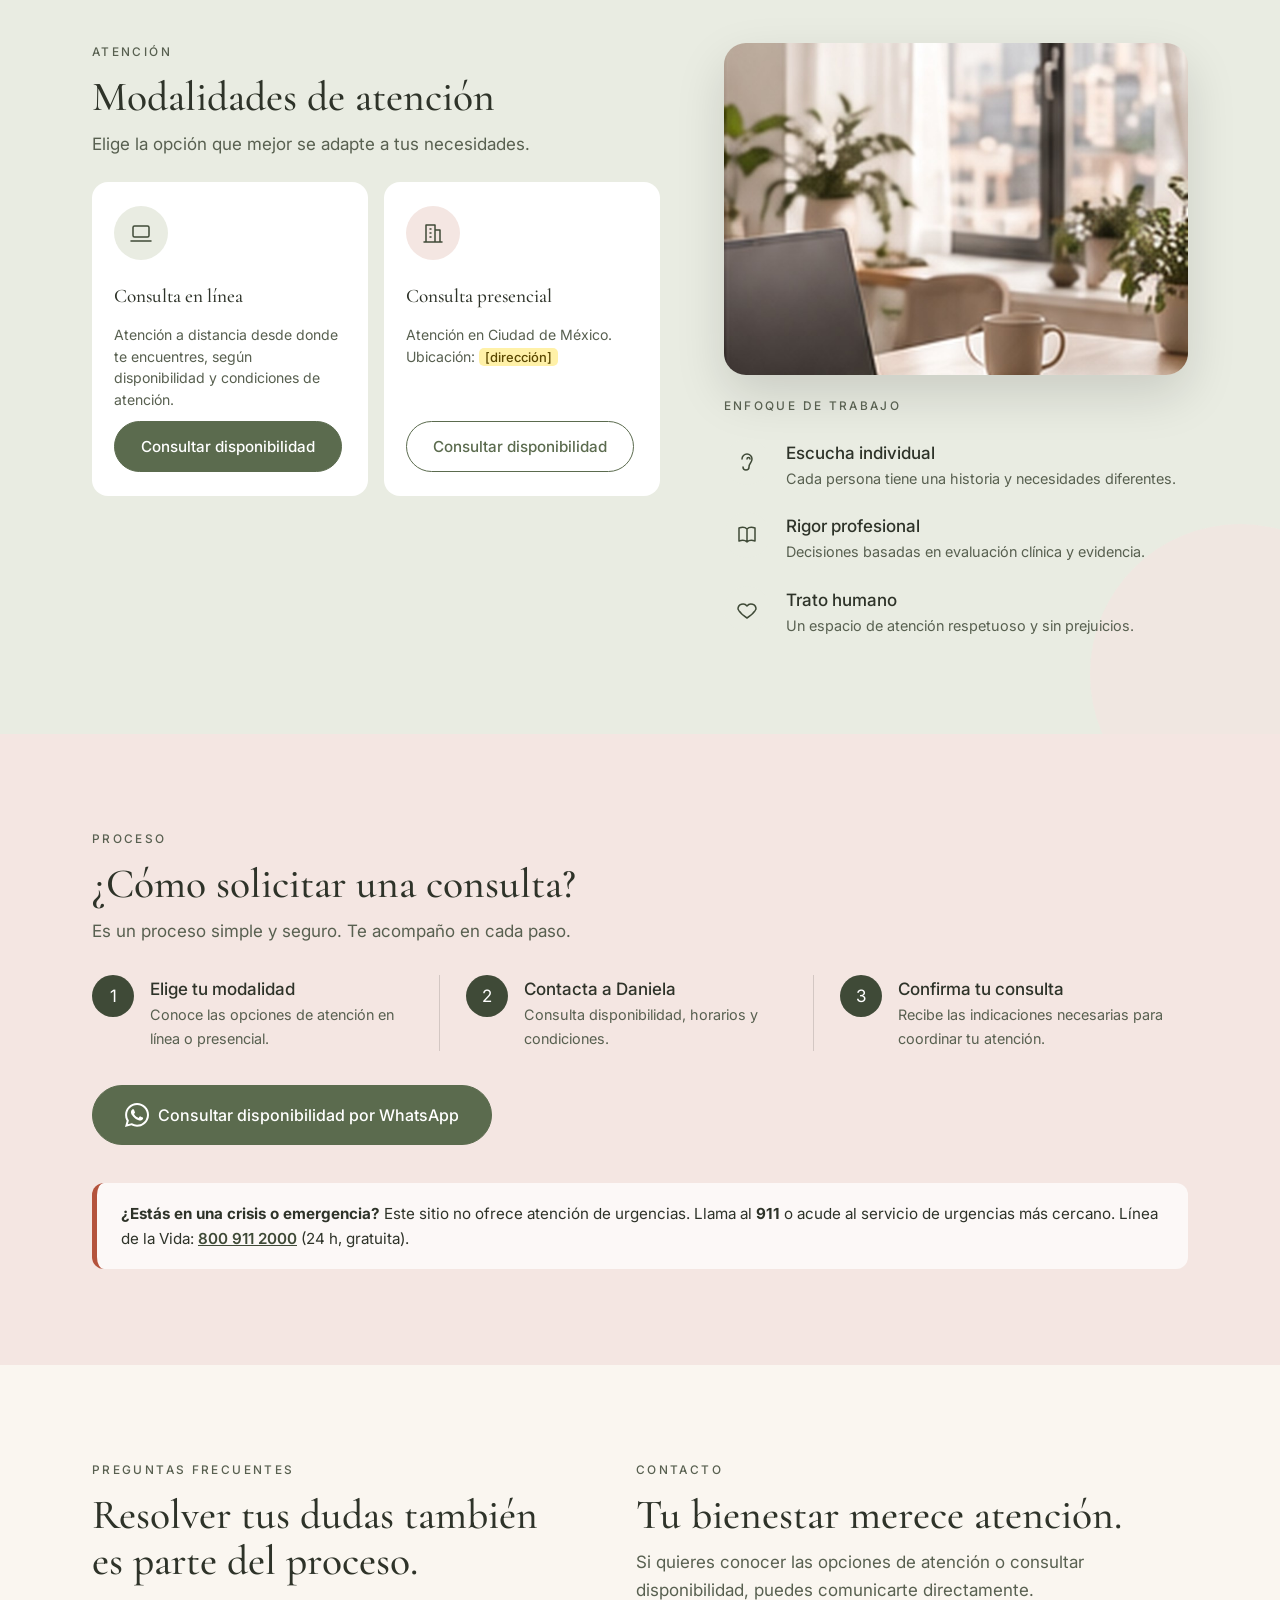
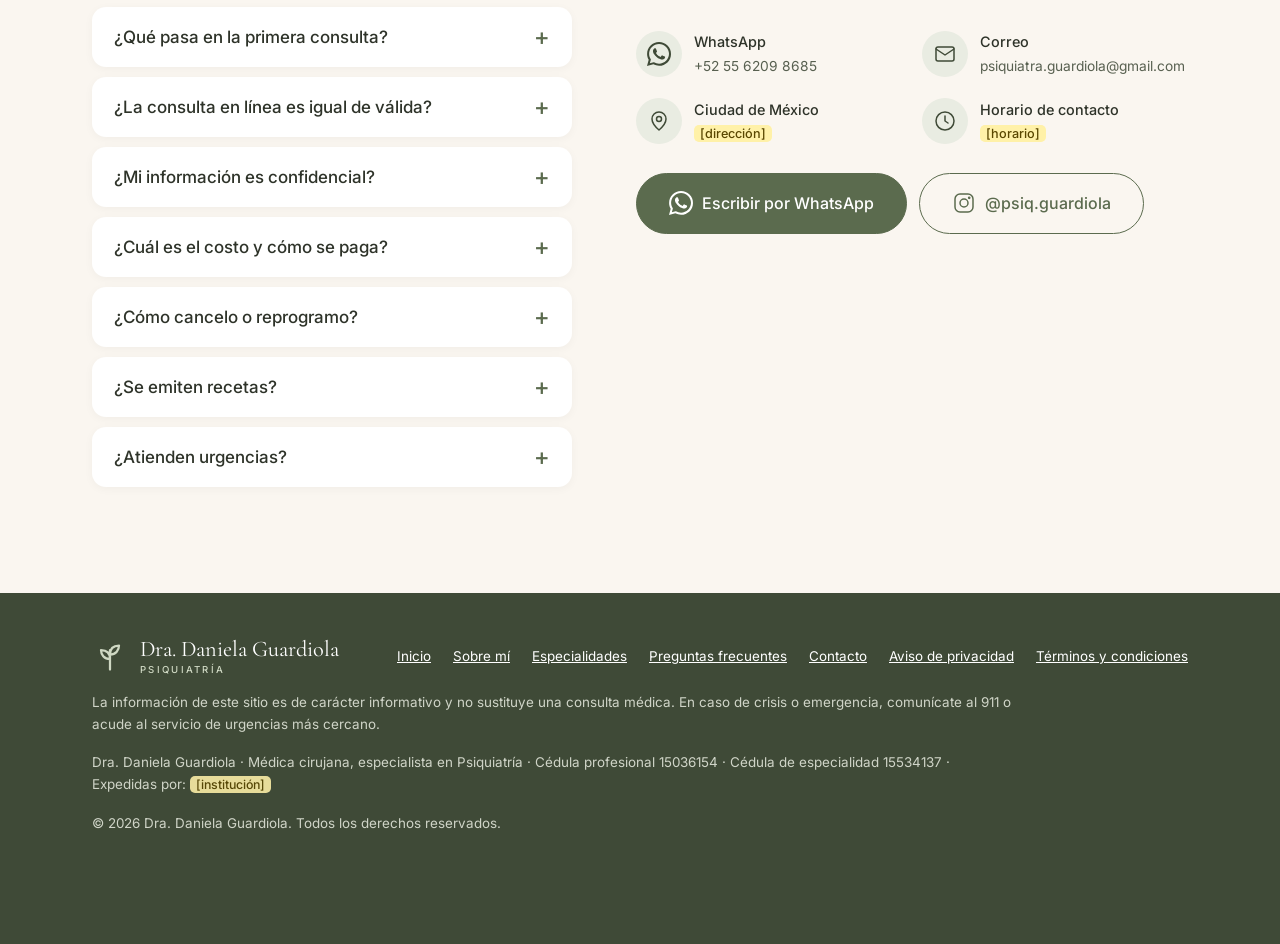
==== commit 658751be: "update" ====
--- a/index.html
+++ b/index.html
@@ -6,7 +6,7 @@
 <meta name="theme-color" content="#5b6b4e">
 <link rel="canonical" href="https://[DOMINIO]/">
 <link rel="icon" href="favicon.svg" type="image/svg+xml">
-<meta property="og:type" content="website"><meta property="og:locale" content="es_MX"><meta property="og:title" content="Dra. Daniela Guardiola | Psiquiatría"><meta property="og:description" content="Atención psiquiátrica profesional y humana. Consulta en línea y presencial en Ciudad de México."><meta property="og:image" content="https://[DOMINIO]/img/hero.jpg"><meta property="og:url" content="https://[DOMINIO]/">
+<meta property="og:type" content="website"><meta property="og:locale" content="es_MX"><meta property="og:title" content="Dra. Daniela Guardiola | Psiquiatría"><meta property="og:description" content="Atención psiquiátrica profesional y humana. Consulta en línea y presencial en Ciudad de México."><meta property="og:image" content="https://[DOMINIO]/img/og-image.jpg"><meta property="og:image:width" content="1200"><meta property="og:image:height" content="630"><meta property="og:image:alt" content="Dra. Daniela Guardiola, psiquiatra. Consulta en línea y presencial en CDMX."><meta name="twitter:card" content="summary_large_image"><meta property="og:url" content="https://[DOMINIO]/">
 <link rel="preconnect" href="https://fonts.googleapis.com"><link rel="preconnect" href="https://fonts.gstatic.com" crossorigin>
 <link href="https://fonts.googleapis.com/css2?family=Caveat:wght@500&family=Cormorant+Garamond:wght@400;500;600&family=Inter:wght@400;500;600&display=swap" rel="stylesheet">
 <link rel="stylesheet" href="styles.css">
@@ -51,16 +51,16 @@
 <h1 class="reveal" style="--d:.1s">Un espacio para cuidar tu salud mental.</h1>
 <p class="lead reveal" style="--d:.2s">Atención psiquiátrica con un enfoque profesional, humano y basado en la evidencia. Consulta en línea y presencial en Ciudad de México.</p>
 <div class="acts reveal" style="--d:.3s"><a class="btn lg" href="https://wa.me/525562098685?text=Hola%2C%20Dra.%20Guardiola.%20Quisiera%20solicitar%20una%20consulta." target="_blank" rel="noopener"><svg class="ic wa-ic" aria-hidden="true"><use href="#i-wa"/></svg>Solicitar consulta</a><a class="btn o lg" href="#sobre-mi">Conocer a Daniela</a></div>
-<p class="note reveal" style="--d:.35s">Al escribir por WhatsApp aceptas el <a href="aviso-de-privacidad.html">Aviso de Privacidad</a>. Por favor, no envíes por ahí información clínica detallada; eso se atiende en la consulta.</p>
+<p class="note reveal" style="--d:.35s">Al escribir por WhatsApp aceptas el <a href="aviso-de-privacidad.html">Aviso de Privacidad</a>.</p>
 <div class="chips reveal" style="--d:.4s"><span><svg class="ic" aria-hidden="true"><use href="#i-laptop"/></svg>Atención en línea</span><span><svg class="ic" aria-hidden="true"><use href="#i-pin"/></svg>Presencial en Ciudad de México</span></div>
 </div>
 <div class="hero-img reveal" style="--d:.2s"><img src="img/hero.jpg" width="1200" height="704" alt="Sillón en un espacio de consulta luminoso, con plantas y luz natural" fetchpriority="high"></div></div></section>
 
 <section class="trust" aria-label="Respaldo profesional"><div class="wrap"><ul>
-<li><div class="badge"><svg class="ic" aria-hidden="true"><use href="#i-card"/></svg></div><span><b>Cédulas profesionales</b><br>Verificables en el registro oficial de la SEP</span></li>
-<li><div class="badge"><svg class="ic" aria-hidden="true"><use href="#i-lock"/></svg></div><span><b>Confidencialidad</b><br>Secreto profesional y datos protegidos</span></li>
+<li><div class="badge"><svg class="ic" aria-hidden="true"><use href="#i-card"/></svg></div><span><b>Médica psiquiatra</b><br>Con cédula profesional y de especialidad</span></li>
+<li><div class="badge"><svg class="ic" aria-hidden="true"><use href="#i-lock"/></svg></div><span><b>Confidencialidad</b><br>Tu información siempre protegida</span></li>
 <li><div class="badge"><svg class="ic" aria-hidden="true"><use href="#i-laptop"/></svg></div><span><b>En línea o presencial</b><br>Elige la modalidad que te acomode</span></li>
-<li><div class="badge"><svg class="ic" aria-hidden="true"><use href="#i-book"/></svg></div><span><b>Basada en evidencia</b><br>Evaluación clínica individual</span></li></ul></div></section>
+<li><div class="badge"><svg class="ic" aria-hidden="true"><use href="#i-book"/></svg></div><span><b>Enfoque basado en evidencia</b><br>Atención personalizada</span></li></ul></div></section>
 
 <section class="sobre" id="sobre-mi"><svg class="leaf" style="right:10px;top:30px" viewBox="0 0 100 200" fill="none" stroke="currentColor" stroke-width="1.4" aria-hidden="true"><use href="#leaf"/></svg><div class="wrap">
 <div class="grid"><div class="pic reveal"><img src="img/sobre.jpg" width="900" height="713" alt="Espacio de trabajo con vista a la ciudad" loading="lazy"></div>
@@ -71,10 +71,7 @@
 <div class="panel reveal"><h3>Cédulas y formación</h3>
 <div class="creds"><div class="ced"><div class="badge"><svg class="ic" aria-hidden="true"><use href="#i-card"/></svg></div><div><b>Cédula profesional (médica)</b><small>15036154</small><small>Expedida por: <span class="todo">[institución]</span></small></div></div>
 <div class="ced"><div class="badge"><svg class="ic" aria-hidden="true"><use href="#i-card"/></svg></div><div><b>Cédula de especialidad</b><small>15534137 · Psiquiatría</small><small>Expedida por: <span class="todo">[institución]</span></small></div></div>
-<div class="ced"><div class="badge"><svg class="ic" aria-hidden="true"><use href="#i-check"/></svg></div><div><b>Certificación de especialidad vigente</b><small><span class="todo">[Consejo y vigencia, o quitar si no aplica]</span></small></div></div>
-<div class="ced"><div class="badge"><svg class="ic" aria-hidden="true"><use href="#i-cap"/></svg></div><div><b>Formación en psiquiatría</b><small>Médica psiquiatra, UNAM · Hospital Psiquiátrico Fray Bernardino Álvarez</small></div></div>
-<div class="ced"><div class="badge"><svg class="ic" aria-hidden="true"><use href="#i-cap"/></svg></div><div><b>Formación complementaria</b><small>Alta especialidad en Terapia de Grupo, en curso</small></div></div></div>
-<p class="verify">Puedes comprobar las cédulas en el <a href="https://cedulaprofesional.sep.gob.mx" rel="noopener" target="_blank">Registro Nacional de Profesionistas (SEP)</a>.</p>
+<p class="verify"><a href="https://cedulaprofesional.sep.gob.mx" rel="noopener" target="_blank">Consultar cédulas en la SEP →</a></p>
 <p class="script" style="margin-top:14px">Tu bienestar es una parte importante de tu vida.</p></div></div></section>
 
 <section class="areas" id="areas"><div class="wrap"><div class="reveal"><p class="eyebrow">Especialidades</p><h2>Áreas de atención</h2><p class="lead">Atención especializada en distintas problemáticas de salud mental, con un enfoque profesional y basado en la evidencia.</p></div>
@@ -115,7 +112,7 @@
 <div class="reveal" style="margin-top:22px">
 <details><summary>¿Qué pasa en la primera consulta?</summary><p>Conversamos sobre tu motivo de consulta e historia clínica para realizar una evaluación y definir juntos un plan.</p></details>
 <details><summary>¿La consulta en línea es igual de válida?</summary><p>Sí, siempre que el caso sea apropiado; en la evaluación se determina si conviene la atención presencial. Antes de la primera videoconsulta se te pedirá tu consentimiento informado para la atención a distancia.</p></details>
-<details><summary>¿Mi información es confidencial?</summary><p>Sí. Tus datos se tratan conforme al <a href="aviso-de-privacidad.html">Aviso de Privacidad</a> y al secreto profesional médico.</p></details>
+<details><summary>¿Mi información es confidencial?</summary><p>Sí. Tus datos se tratan conforme al <a href="aviso-de-privacidad.html">Aviso de Privacidad</a> y al secreto profesional médico. Te sugerimos no enviar información clínica detallada por WhatsApp; eso se atiende en la consulta.</p></details>
 <details><summary>¿Cuál es el costo y cómo se paga?</summary><p><span class="todo">[Completar: honorarios, formas de pago y si emite factura (CFDI)]</span></p></details>
 <details><summary>¿Cómo cancelo o reprogramo?</summary><p><span class="todo">[Completar: política de cancelación]</span> Avísanos por WhatsApp con anticipación.</p></details>
 <details><summary>¿Se emiten recetas?</summary><p>Cuando es clínicamente necesario, conforme a la normativa aplicable en México.</p></details>
@@ -130,7 +127,7 @@
 <footer><div class="wrap"><div class="frow"><a class="logo" href="#inicio"><svg class="ic" aria-hidden="true"><use href="#i-leaf"/></svg><span>Dra. Daniela Guardiola<small>PSIQUIATRÍA</small></span></a>
 <nav aria-label="Pie de página"><a href="#inicio">Inicio</a><a href="#sobre-mi">Sobre mí</a><a href="#areas">Especialidades</a><a href="#faq">Preguntas frecuentes</a><a href="#contacto">Contacto</a><a href="aviso-de-privacidad.html">Aviso de privacidad</a><a href="terminos-y-condiciones.html">Términos y condiciones</a></nav></div>
 <p>La información de este sitio es de carácter informativo y no sustituye una consulta médica. En caso de crisis o emergencia, comunícate al 911 o acude al servicio de urgencias más cercano.</p>
-<p>Dra. Daniela Guardiola · Médica cirujana, especialista en Psiquiatría · Cédula profesional 15036154 · Cédula de especialidad 15534137 · Expedidas por: <span class="todo">[institución]</span> · Aviso de funcionamiento: <span class="todo">[folio, si aplica]</span> · Aviso de publicidad COFEPRIS: <span class="todo">[folio, si aplica]</span></p>
+<p>Dra. Daniela Guardiola · Médica cirujana, especialista en Psiquiatría · Cédula profesional 15036154 · Cédula de especialidad 15534137 · Expedidas por: <span class="todo">[institución]</span></p>
 <p>© <span id="y">2026</span> Dra. Daniela Guardiola. Todos los derechos reservados.</p></div></footer>
 <a class="wa-float" href="https://wa.me/525562098685?text=Hola%2C%20Dra.%20Guardiola.%20Quisiera%20agendar%20una%20consulta." target="_blank" rel="noopener" aria-label="Escribir por WhatsApp"><svg class="ic wa-ic" aria-hidden="true"><use href="#i-wa"/></svg></a>
 <script src="script.js"></script></body></html>
